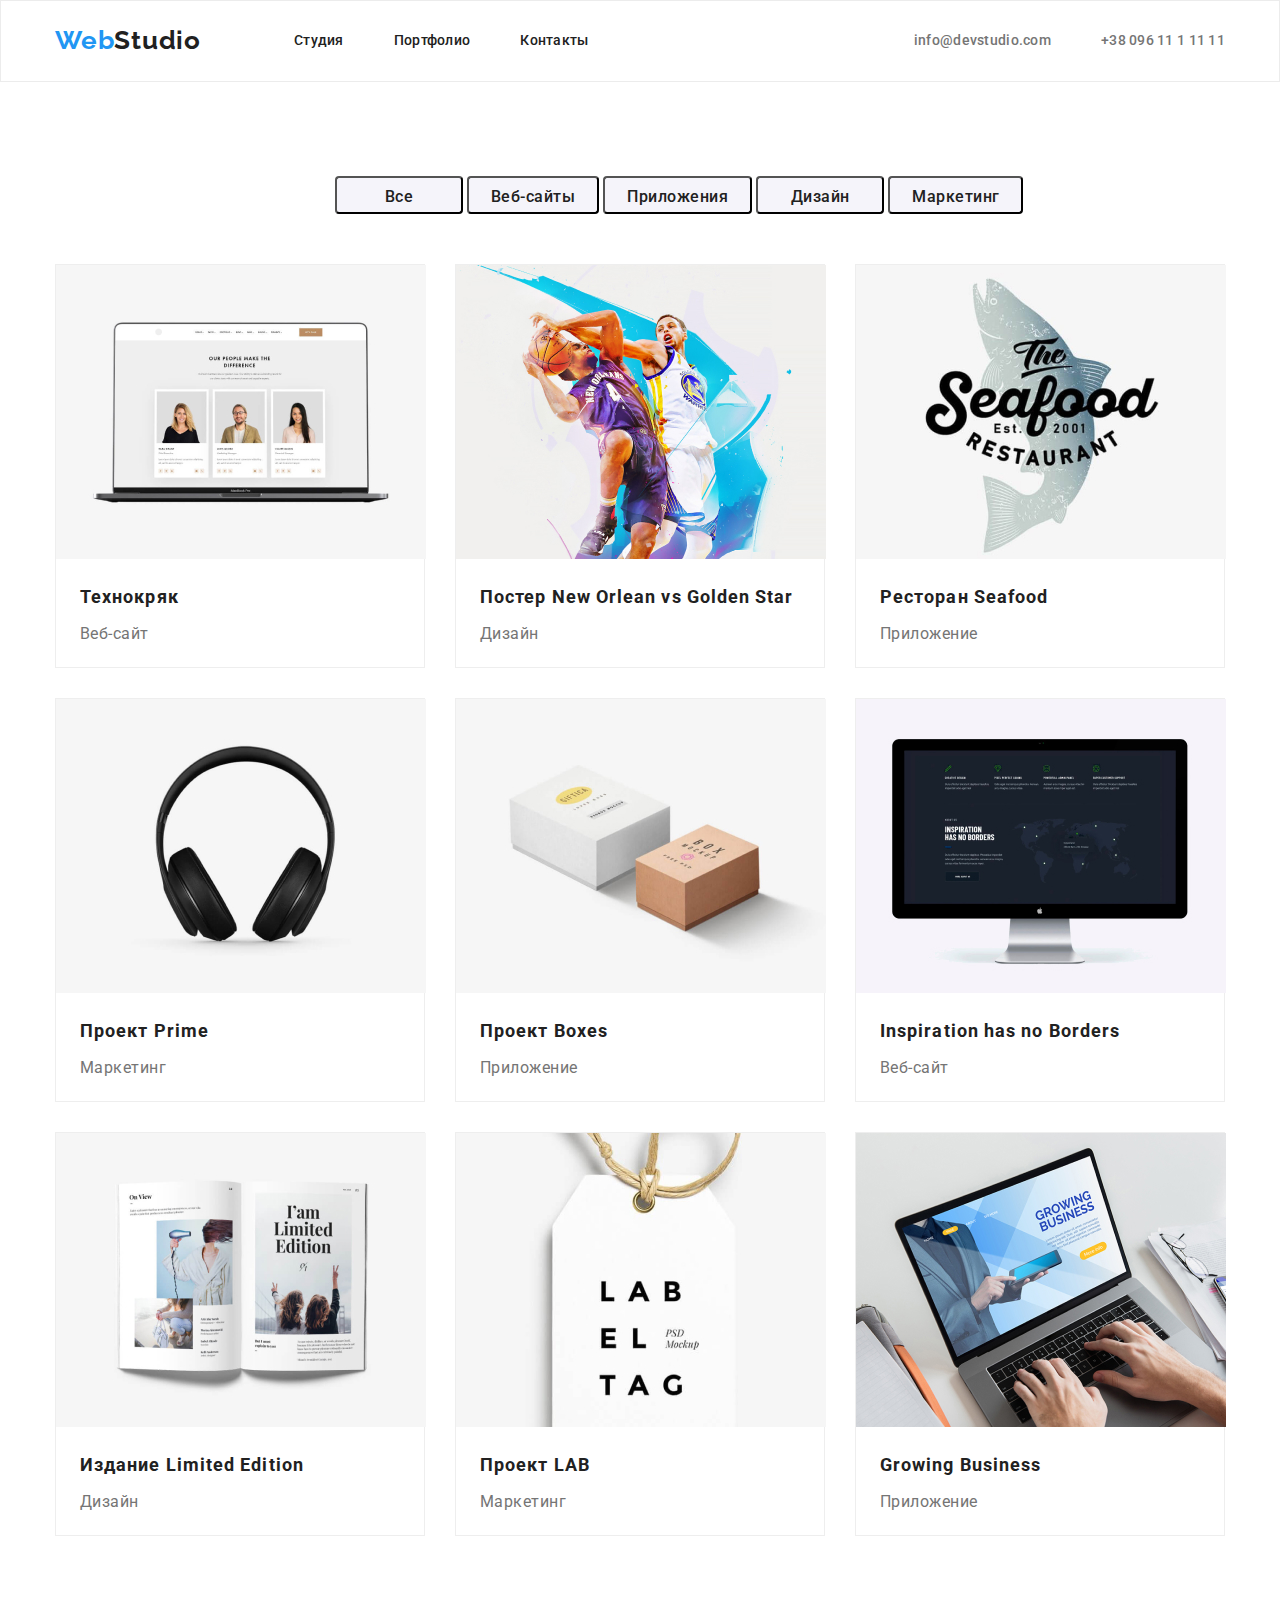
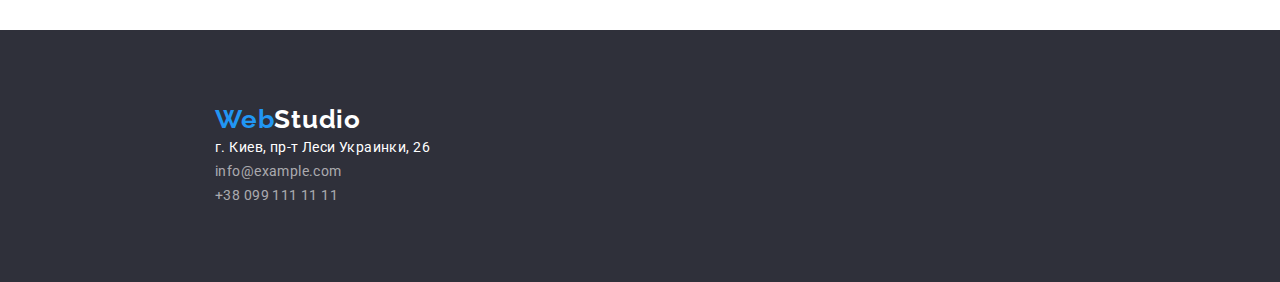
==== portfolio.html @ 879b307a "added third hw" ====
<!DOCTYPE html>
<html lang="en">
<head>
    <meta charset="UTF-8">
    <meta name="viewport" content="width=device-width, initial-scale=1.0">
    <title>Portfolio</title>
    <link rel="stylesheet" href="https://cdnjs.cloudflare.com/ajax/libs/modern-normalize/1.0.0/modern-normalize.min.css">
    <link rel="stylesheet" href="./portfolio.css"/>
    <link rel="preconnect" href="https://fonts.gstatic.com">
    <link href="https://fonts.googleapis.com/css2?family=Raleway:wght@700&family=Roboto:wght@400;500;700;900&display=swap"
        rel="stylesheet">
    
</head>
<body>
        <header class="top-heder">
            <div class="container">
            <nav class="navigation">
                <a class="logo" href="WebStudio"><span class="logo-blue">Web</span><span class="logo-black">Studio</span></a>

                    <ul class="navigation-list">
                    <li class="navigation-list-item">
                        <a class="navigation-list-link" href="./index.html">Студия</a>
                    </li>
                    <li class="navigation-list-item">
                        <a class="navigation-list-link" href="./portfolio.html">Портфолио</a>
                    </li>
                    <li class="navigation-list-item">
                        <a class="navigation-list-link" href="#">Контакты</a>
                    </li>
                </ul>
            </nav>
            <address class="contact">
                <a class="contact-email" href="mailto:info@devstudio.com">info@devstudio.com</a>
                <a class="contact-tel" href="tel:+380961111111">+38 096 11 1 11 11</a>
            </address>
            </div>
        </header>
        <!--main-section-->
    <main>
        <div class="container">
            <div class="modal-list">
        <section class="main-section">
                <button class="modal-btn" type="button">Все</button>
                <button class="modal-btn" type="button">Веб-сайты</button>
                <button class="modal-btn" type="button">Приложения</button>
                <button class="modal-btn" type="button">Дизайн</button>
                <button class="modal-btn" type="button">Маркетинг</button>
    
        </section>
        <div class="white-section">
        <section class="list">
            <ul class="list-pictures">
                <li class="list-pictures-item">
                    <img src="./images/img-8.jpg" alt="три человека" width="370" height="294">
                    <h1 class="caption">Технокряк</h1>
                    <p class="subtitle">Веб-сайт</p>
                </li>
                <li class="list-pictures-item">
                    <img src="./images/img (9).jpg" alt="баскетбол" width="370" height="294">
                    <h1 class="caption">Постер New Orlean vs Golden Star</h1>
                    <p class="subtitle">Дизайн</p>

                </li>
                <li class="list-pictures-item">
                    <img src="./images/img (10).jpg" alt="логотип ресторана" width="370" height="294">
                    <h1 class="caption">Ресторан Seafood</h1>
                    <p class="subtitle">Приложение</p>
                </li>
                <li class="list-pictures-item">
                    <img src="./images/img (11).jpg" alt="наушники" width="370" height="294">
                    <h1 class="caption">Проект Prime</h1>
                    <p class="subtitle">Маркетинг</p>
                </li>
                <li class="list-pictures-item">
                    <img src="./images/img (12).jpg" alt="контейнера" width="370" height="294">
                    <h1 class="caption">Проект Boxes</h1>
                    <p class="subtitle">Приложение</p>
                </li>
                <li class="list-pictures-item">
                    <img src="./images/img (13).jpg" alt="пк" width="370" height="294">
                    <h1 class="caption">Inspiration has no Borders</h1>
                    <p class="subtitle">Веб-сайт</p>
                </li>
                <li class="list-pictures-item">
                    <img src="./images/img (14).jpg" alt="книга" width="370" height="294">
                    <h1 class="caption">Издание Limited Edition</h1>
                    <p class="subtitle">Дизайн</p>
                </li>
                <li class="list-pictures-item" >
                    <img src="./images/img (15).jpg" alt="проект lab" width="370" height="294">
                    <h1 class="caption">Проект LAB</h1>
                    <p class="subtitle">Маркетинг</p>
                </li>
                <li class="list-pictures-item">
                    <img src="./images/img (16).jpg" alt="Growing Business" width="370" height="294">
                    <h1 class="caption">Growing Business</h1>
                    <p class="subtitle">Приложение</p>
                </li>
            </ul>
        </div>
        </div>
        </section>
    </div>
    </main>
    <!--contacts-->
<footer class="contacts">
    <div class="container">
        <address class="contact">
            <ul class="navigation-list-footer">
                <li class="navigation-list-item">
                    <a class="logo" href="WebStudio"><span class="logo-blue">Web</span><span
                            class="logo-white">Studio</span></a>
                </li>
                <li class="navigation-list-item">
                    <a class="contact-adress" href="https://googl/maps/p9azrNyudhK6fdbVA" target="_blank">г. Киев, пр-т
                        Леси Украинки, 26</a>
                </li>
                <li class="navigation-list-item">
                    <a class="contact-email-footer" href="mailto:info@example.com">info@example.com</a>
                </li>
                <li class="navigation-list-item">
                    <a class="contact-tel-footer" href="tel:+380991111111">+38 099 111 11 11</a>
                </li>
            </ul>

        </address>
    </div>
</footer>
</body>
</html>
---- portfolio.css ----
/*==========header=========*/
.top-heder {
  padding-top: 24px;
  padding-bottom: 25px;
  border: 1px solid #ececec;
}
.top-heder .container {
  display: flex;
  align-items: center;
}
.navigation {
  display: flex;
  align-items: center;
}
.navigation-list {
  display: flex;
  align-items: center;
}
.contact {
  display: flex;
  align-items: center;
}
.top-heder .logo {
  display: flex;
  align-items: center;
  margin-right: 93px;
}

.logo {
  font-family: var(--secondary-font);
  font-style: normal;
  font: weight 700;
  font-size: 26px;
  line-height: 1.192;
  letter-spacing: 0.03em;

  color: #2196f3;
}
.logo-blue {
  font-family: var(--secondary-font);
  font-style: normal;
  font-weight: 700;
  font-size: 26px;
  line-height: 1.192;
  letter-spacing: 0.03em;

  color: #2196f3;
}
.logo-black {
  font-family: var(--secondary-font);
  font-style: normal;
  font-weight: 700;
  font-size: 26px;
  line-height: 1.192;
  letter-spacing: 0.03em;

  color: #212121;
}
.logo-white {
  font-family: var(--secondary-font);
  font-style: normal;
  font-weight: 700;
  font-size: 26px;
  line-height: 1.192;
  letter-spacing: 0.03em;

  color: var(--accent-color-logo);
}
a {
  text-decoration: none;
}
:root {
  --main-font: "Roboto", sans-serif;
  --secondary-font: "Raleway", sans-serif;
  --accent-color: #2196f3;
  --accent-color-logo: #ffffff;
}
body {
  font-family: var(--main-font);
  font-style: normal;
}
*,
*::before,
*::after {
  margin: 0;
  padding: 0;
}
img {
  display: block;
}
body {
  font-family: var(--main-font);
  font-style: normal;
}

.top-heder .contact {
  margin-left: auto;
}
.navigation-list-item:not(:last-child) {
  margin-right: 50px;
}

.navigation-list-link {
  font-weight: 500;
  font-size: 14px;
  line-height: 1.143;
  letter-spacing: 0.02em;

  color: #212121;
}
.top-heder .contact {
  margin-left: auto;
}
.contact-email {
  font-weight: 500;
  font-size: 14px;
  line-height: 1.143;
  letter-spacing: 0.02em;
  color: #757575;
  margin-right: 50px;
}
.contact-tel {
  font-weight: 500;
  font-size: 14px;
  line-height: 1.143;
  letter-spacing: 0.02em;
  color: #757575;
}
.contact {
  font-style: normal;
}
.navigation-list-link:hover,
.navigation-list-link:focus {
  color: var(--accent-color);
}
.contact-email:hover,
.contact-email:focus {
  color: var(--accent-color);
}
.contact-tel:hover,
.contact-tel:focus {
  color: var(--accent-color);
}
li {
  list-style-type: none;
}
.container {
  width: 1170px;
  margin: 0 auto;
}

/*==========end-header=========*/
/*============main-section===============*/
.main .container {
  display: flex;
  align-items: center;
}
.modal-btn {
  font-style: normal;
}
.modal-btn {
  font-weight: 500;
  font-size: 16px;
  line-height: 1.625;

  text-align: center;
  letter-spacing: 0.03em;
}
.modal-btn:hover,
.modal-btn:focus {
  color: var(--accent-color-logo);
  background: var(--accent-color);
}

.modal-btn .list {
  font-style: normal;
}
.list-pictures-item {
  width: 370px;
  height: 404px;

  background: #ffffff;
  border: 1px solid #eeeeee;
  box-sizing: border-box;
}

.subtitle {
  font: weight 400;
  font-size: 16px;
  line-height: 1.875;
  letter-spacing: 0.03em;

  color: #757575;
}
.caption {
  font: weight 700;
  font-size: 18px;
  line-height: 2;
  letter-spacing: 0.06em;

  color: #212121;
}
li {
  list-style-type: none;
}

.modal-btn {
  min-width: 128px;
  height: 38px;
  left: 576px;
  top: 174px;
  font-family: "Roboto", sans-serif;
  font-style: normal;
  font-weight: 500;
  font-size: 16px;
  line-height: 1.625;
  cursor: pointer;
  text-align: center;
  letter-spacing: 0.03em;

  color: #212121;

  background: #f5f4fa;
  border-radius: 4px;
  padding-left: 22px;
  padding-right: 22px;
  padding-bottom: 6px;
  padding-top: 6px;
}
/*.modal-btn {
  margin-left: 125px;
  margin-right: 8px;}*/

.list-pictures {
  display: flex;
  flex-wrap: wrap;
  margin-top: 50px;
}

.list-pictures-item:not(:nth-child(3n)) {
  margin-right: 30px;
  margin-bottom: 30px;
}

.modal-list {
  height: 1360px;
  width: 1170px;
  left: 215px;
  border-radius: [object Object]px;

  margin-top: 94px;
  margin-bottom: 94px;
}
.main-section {
  margin-left: 280px;
}
.caption {
  margin-top: 20px;
  margin-left: 24px;
}
.subtitle {
  margin-top: 4px;
  margin-left: 24px;
}
/*============end-main-section===============*/

/*========contacts========*/
.contacts .container {
  display: flex;
  background: #2f303a;
  height: 252px;
  width: 1600px;
  left: 0px;
  top: 2097px;
}
.navigation-list-footer {
  display: flex;
  flex-direction: column;
  margin-left: 215px;
}
.contacts .logo {
  margin-top: 60px;
}
.navigation-list-item {
  font: weight 400;
  font-size: 14px;
  line-height: 1.714;
  letter-spacing: 0.03em;

  color: #ffffff;
}
.navigation-list-item .contact-adress {
  font-family: "Roboto", sans-serif;
  font-style: normal;
  font-weight: normal;
  font-size: 14px;
  line-height: 1.714;
  letter-spacing: 0.03em;
  color: #ffffff;
  margin-top: 20px;
}

.contact-email-footer {
  font-family: "Roboto", sans-serif;
  font-style: normal;
  font-weight: normal;
  font-size: 14px;
  line-height: 1.174;
  letter-spacing: 0.03em;
  color: rgba(255, 255, 255, 0.6);
  margin-top: 9px;
}
.contact-tel-footer {
  font: weight 400;
  font-size: 14px;
  line-height: 1.714;
  letter-spacing: 0.03em;

  color: rgba(255, 255, 255, 0.6);
  margin-top: 9px;
}
/*===========end-contacts=======*/
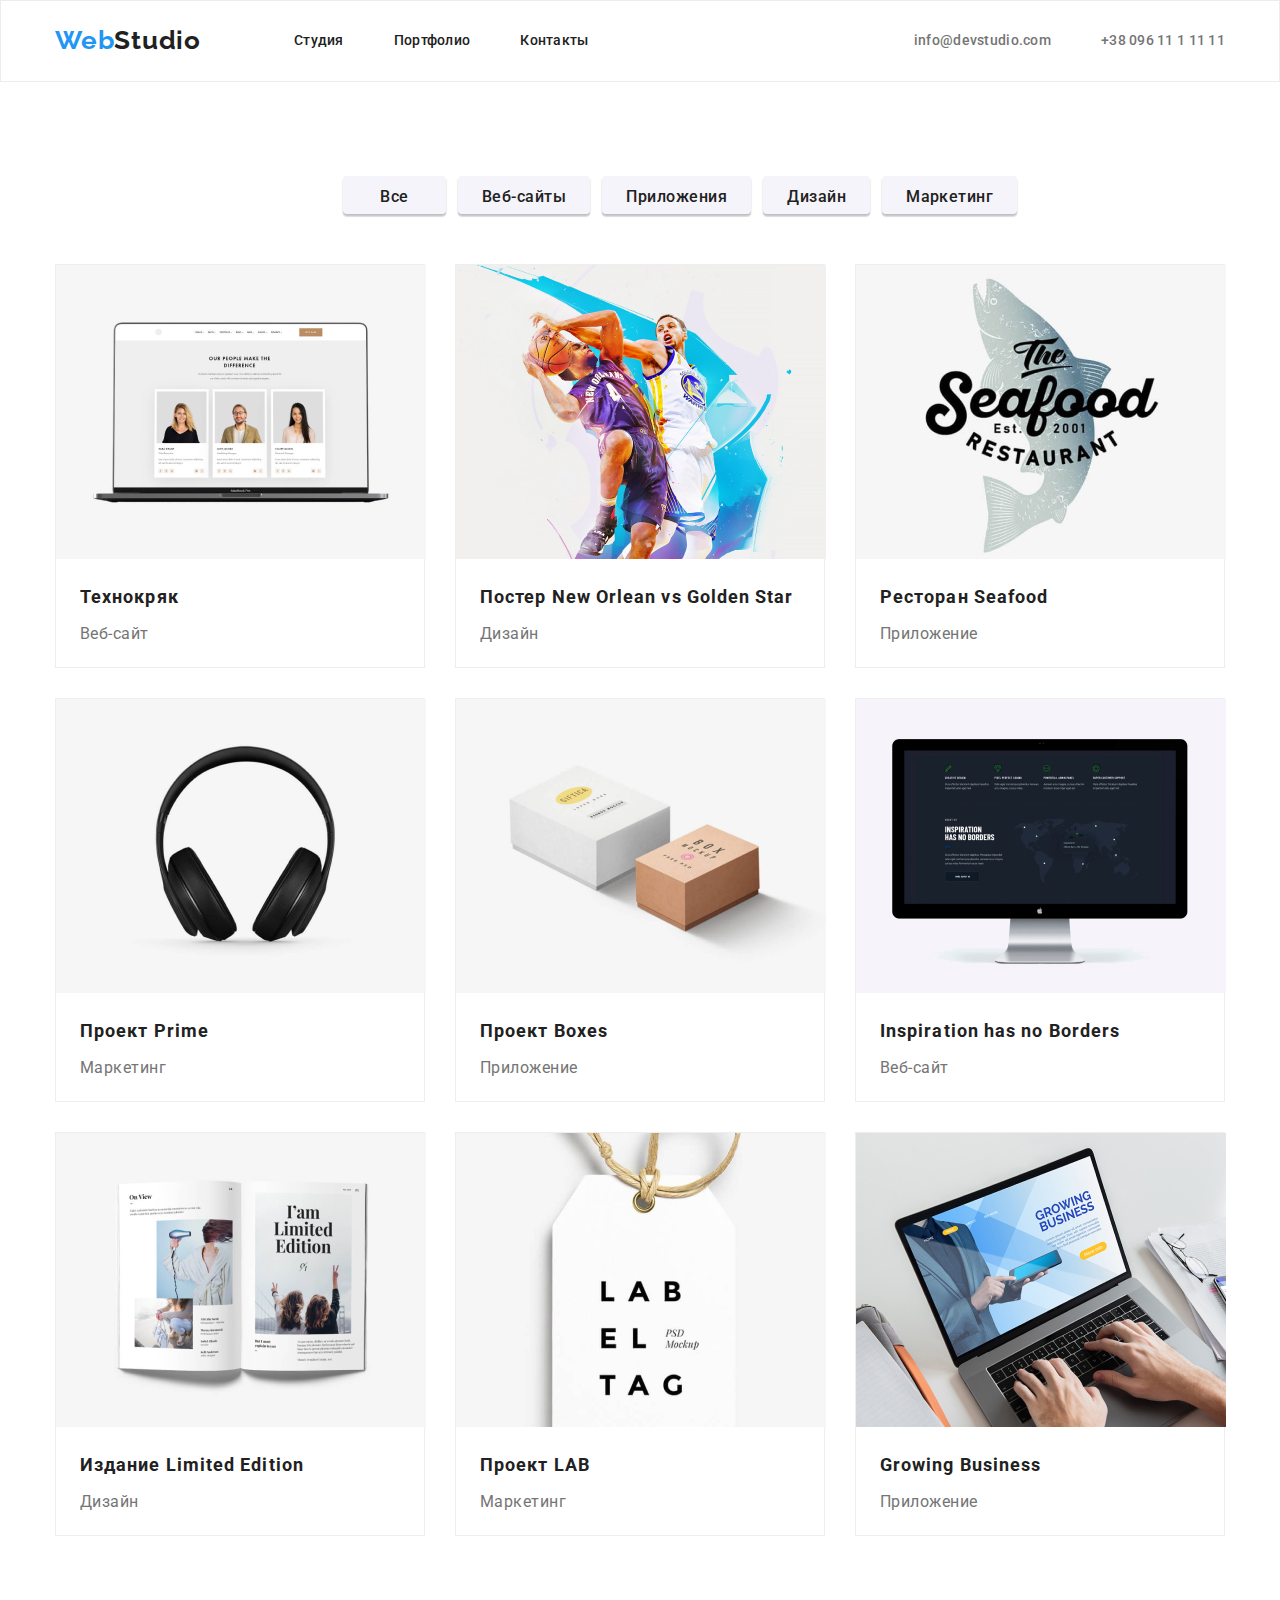
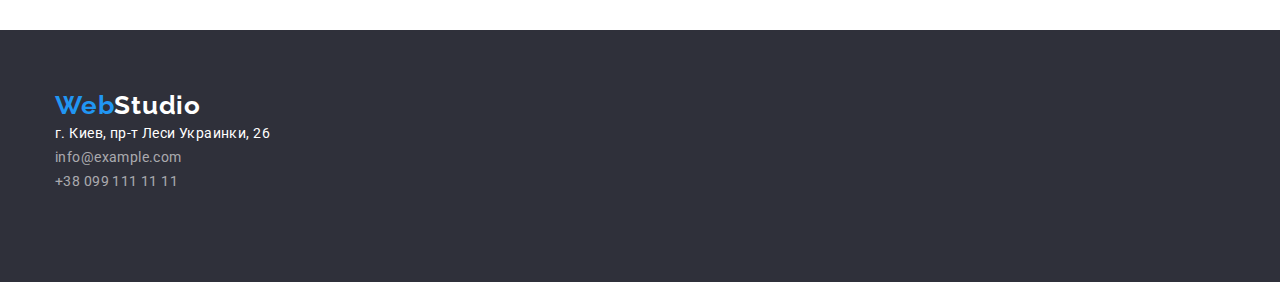
==== commit 032a12fc: "откорегирно масштабы" ====
--- a/portfolio.html
+++ b/portfolio.html
@@ -40,11 +40,11 @@
         <div class="container">
             <div class="modal-list">
         <section class="main-section">
-                <button class="modal-btn" type="button">Все</button>
-                <button class="modal-btn" type="button">Веб-сайты</button>
-                <button class="modal-btn" type="button">Приложения</button>
-                <button class="modal-btn" type="button">Дизайн</button>
-                <button class="modal-btn" type="button">Маркетинг</button>
+                <button class="modal-btn-second" type="button">Все</button>
+                <button class="modal-btn-second" type="button">Веб-сайты</button>
+                <button class="modal-btn-second" type="button">Приложения</button>
+                <button class="modal-btn-second" type="button">Дизайн</button>
+                <button class="modal-btn-second" type="button">Маркетинг</button>
     
         </section>
         <div class="white-section">
--- a/portfolio.css
+++ b/portfolio.css
@@ -155,24 +155,16 @@
   display: flex;
   align-items: center;
 }
-.modal-btn {
-  font-style: normal;
-}
-.modal-btn {
-  font-weight: 500;
-  font-size: 16px;
-  line-height: 1.625;
-
-  text-align: center;
-  letter-spacing: 0.03em;
-}
-.modal-btn:hover,
-.modal-btn:focus {
-  color: var(--accent-color-logo);
-  background: var(--accent-color);
-}
-
-.modal-btn .list {
+.modal-btn-second {
+  font-style: normal;
+}
+.modal-btn-second:hover,
+.modal-btn-second:focus {
+  color: #ffffff;
+  background: #2196f3;
+}
+
+.modal-btn-second .list {
   font-style: normal;
 }
 .list-pictures-item {
@@ -204,10 +196,9 @@
   list-style-type: none;
 }
 
-.modal-btn {
-  min-width: 128px;
+.modal-btn-second {
+  min-width: 103px;
   height: 38px;
-  left: 576px;
   top: 174px;
   font-family: "Roboto", sans-serif;
   font-style: normal;
@@ -217,19 +208,19 @@
   cursor: pointer;
   text-align: center;
   letter-spacing: 0.03em;
-
   color: #212121;
-
   background: #f5f4fa;
+  box-shadow: 0px 3px 1px rgba(0, 0, 0, 0.1), 0px 1px 2px rgba(0, 0, 0, 0.08),
+    0px 2px 2px rgba(0, 0, 0, 0.12);
+
   border-radius: 4px;
   padding-left: 22px;
   padding-right: 22px;
   padding-bottom: 6px;
   padding-top: 6px;
-}
-/*.modal-btn {
-  margin-left: 125px;
-  margin-right: 8px;}*/
+  border-color: transparent;
+  margin-left: 8px;
+}
 
 .list-pictures {
   display: flex;
@@ -265,18 +256,18 @@
 /*============end-main-section===============*/
 
 /*========contacts========*/
-.contacts .container {
+.contacts {
   display: flex;
   background: #2f303a;
   height: 252px;
-  width: 1600px;
+  width: 100%;
   left: 0px;
   top: 2097px;
 }
 .navigation-list-footer {
   display: flex;
   flex-direction: column;
-  margin-left: 215px;
+  margin-top: 60px;
 }
 .contacts .logo {
   margin-top: 60px;
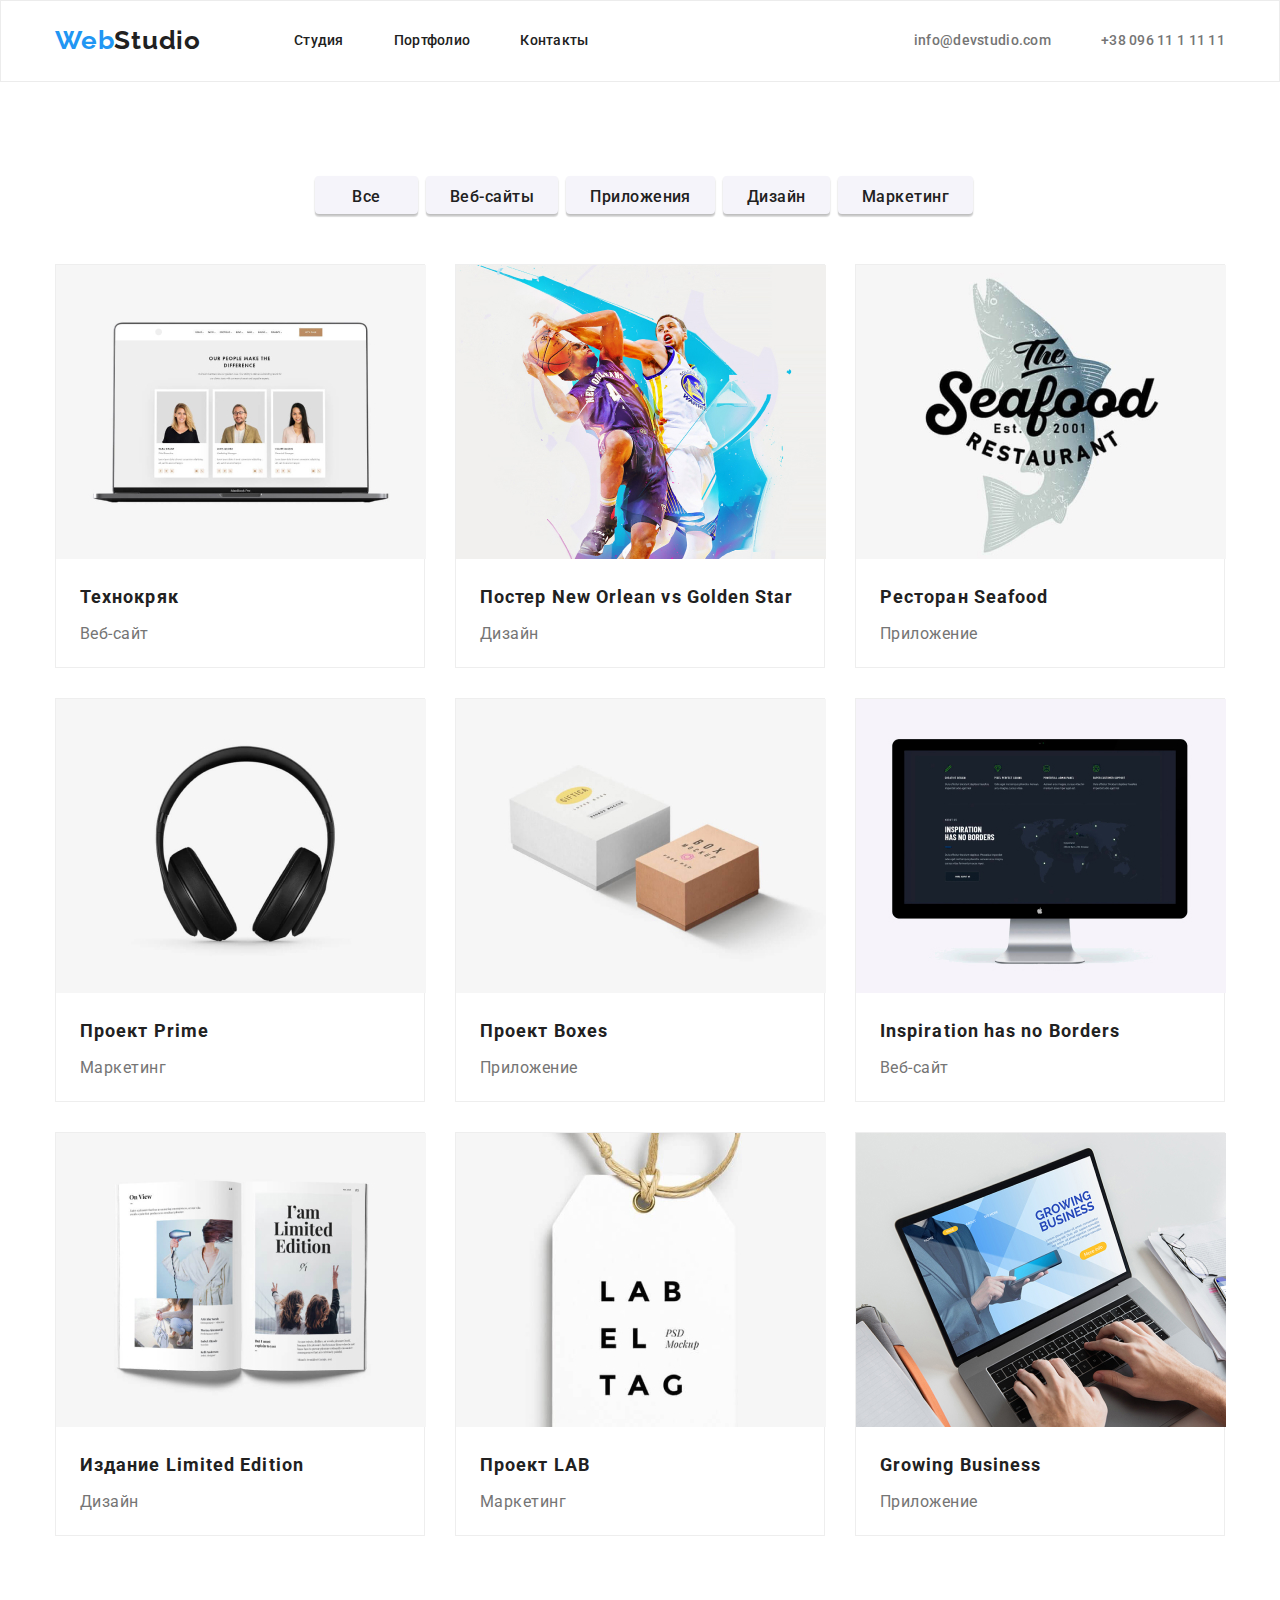
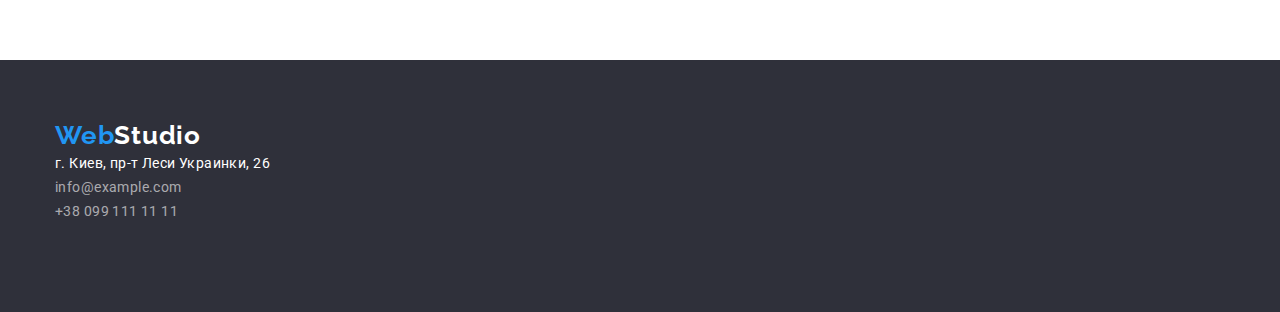
==== commit 24145081: "last variant hw_3" ====
--- a/portfolio.html
+++ b/portfolio.html
@@ -36,19 +36,18 @@
             </div>
         </header>
         <!--main-section-->
-    <main>
+    <section class="main-section">
         <div class="container">
             <div class="modal-list">
-        <section class="main-section">
                 <button class="modal-btn-second" type="button">Все</button>
                 <button class="modal-btn-second" type="button">Веб-сайты</button>
                 <button class="modal-btn-second" type="button">Приложения</button>
                 <button class="modal-btn-second" type="button">Дизайн</button>
                 <button class="modal-btn-second" type="button">Маркетинг</button>
+            </div>
+        
+        <div class="white-section">
     
-        </section>
-        <div class="white-section">
-        <section class="list">
             <ul class="list-pictures">
                 <li class="list-pictures-item">
                     <img src="./images/img-8.jpg" alt="три человека" width="370" height="294">
@@ -98,10 +97,8 @@
                 </li>
             </ul>
         </div>
-        </div>
-        </section>
     </div>
-    </main>
+</section>
     <!--contacts-->
 <footer class="contacts">
     <div class="container">
--- a/portfolio.css
+++ b/portfolio.css
@@ -1,25 +1,31 @@
 /*==========header=========*/
+
 .top-heder {
   padding-top: 24px;
   padding-bottom: 25px;
   border: 1px solid #ececec;
 }
+
 .top-heder .container {
   display: flex;
   align-items: center;
 }
+
 .navigation {
   display: flex;
   align-items: center;
 }
+
 .navigation-list {
   display: flex;
   align-items: center;
 }
+
 .contact {
   display: flex;
   align-items: center;
 }
+
 .top-heder .logo {
   display: flex;
   align-items: center;
@@ -33,9 +39,9 @@
   font-size: 26px;
   line-height: 1.192;
   letter-spacing: 0.03em;
-
   color: #2196f3;
 }
+
 .logo-blue {
   font-family: var(--secondary-font);
   font-style: normal;
@@ -43,9 +49,9 @@
   font-size: 26px;
   line-height: 1.192;
   letter-spacing: 0.03em;
-
   color: #2196f3;
 }
+
 .logo-black {
   font-family: var(--secondary-font);
   font-style: normal;
@@ -53,9 +59,9 @@
   font-size: 26px;
   line-height: 1.192;
   letter-spacing: 0.03em;
-
   color: #212121;
 }
+
 .logo-white {
   font-family: var(--secondary-font);
   font-style: normal;
@@ -63,31 +69,34 @@
   font-size: 26px;
   line-height: 1.192;
   letter-spacing: 0.03em;
-
   color: var(--accent-color-logo);
 }
+
 a {
   text-decoration: none;
 }
+
 :root {
   --main-font: "Roboto", sans-serif;
   --secondary-font: "Raleway", sans-serif;
   --accent-color: #2196f3;
   --accent-color-logo: #ffffff;
 }
+
 body {
   font-family: var(--main-font);
   font-style: normal;
 }
-*,
-*::before,
-*::after {
+
+*, *::before, *::after {
   margin: 0;
   padding: 0;
 }
+
 img {
   display: block;
 }
+
 body {
   font-family: var(--main-font);
   font-style: normal;
@@ -96,6 +105,7 @@
 .top-heder .contact {
   margin-left: auto;
 }
+
 .navigation-list-item:not(:last-child) {
   margin-right: 50px;
 }
@@ -105,12 +115,13 @@
   font-size: 14px;
   line-height: 1.143;
   letter-spacing: 0.02em;
-
   color: #212121;
 }
+
 .top-heder .contact {
   margin-left: auto;
 }
+
 .contact-email {
   font-weight: 500;
   font-size: 14px;
@@ -119,6 +130,7 @@
   color: #757575;
   margin-right: 50px;
 }
+
 .contact-tel {
   font-weight: 500;
   font-size: 14px;
@@ -126,40 +138,47 @@
   letter-spacing: 0.02em;
   color: #757575;
 }
+
 .contact {
   font-style: normal;
 }
-.navigation-list-link:hover,
-.navigation-list-link:focus {
+
+.navigation-list-link:hover, .navigation-list-link:focus {
   color: var(--accent-color);
 }
-.contact-email:hover,
-.contact-email:focus {
+
+.contact-email:hover, .contact-email:focus {
   color: var(--accent-color);
 }
-.contact-tel:hover,
-.contact-tel:focus {
+
+.contact-tel:hover, .contact-tel:focus {
   color: var(--accent-color);
 }
+
 li {
   list-style-type: none;
 }
+
 .container {
   width: 1170px;
   margin: 0 auto;
 }
 
 /*==========end-header=========*/
+
 /*============main-section===============*/
-.main .container {
-  display: flex;
-  align-items: center;
-}
+
+.main-section {
+  display: flex;
+  padding-top: 94px;
+  padding-bottom: 94px;
+}
+
 .modal-btn-second {
   font-style: normal;
 }
-.modal-btn-second:hover,
-.modal-btn-second:focus {
+
+.modal-btn-second:hover, .modal-btn-second:focus {
   color: #ffffff;
   background: #2196f3;
 }
@@ -167,10 +186,10 @@
 .modal-btn-second .list {
   font-style: normal;
 }
+
 .list-pictures-item {
   width: 370px;
   height: 404px;
-
   background: #ffffff;
   border: 1px solid #eeeeee;
   box-sizing: border-box;
@@ -181,17 +200,17 @@
   font-size: 16px;
   line-height: 1.875;
   letter-spacing: 0.03em;
-
   color: #757575;
 }
+
 .caption {
   font: weight 700;
   font-size: 18px;
   line-height: 2;
   letter-spacing: 0.06em;
-
   color: #212121;
 }
+
 li {
   list-style-type: none;
 }
@@ -208,11 +227,9 @@
   cursor: pointer;
   text-align: center;
   letter-spacing: 0.03em;
-  color: #212121;
+  color: hsl(0, 0%, 13%);
   background: #f5f4fa;
-  box-shadow: 0px 3px 1px rgba(0, 0, 0, 0.1), 0px 1px 2px rgba(0, 0, 0, 0.08),
-    0px 2px 2px rgba(0, 0, 0, 0.12);
-
+  box-shadow: 0px 3px 1px rgba(0, 0, 0, 0.1), 0px 1px 2px rgba(0, 0, 0, 0.08), 0px 2px 2px rgba(0, 0, 0, 0.12);
   border-radius: 4px;
   padding-left: 22px;
   padding-right: 22px;
@@ -222,10 +239,18 @@
   margin-left: 8px;
 }
 
+.white-section {
+  margin-top: 50px;
+}
+
 .list-pictures {
   display: flex;
   flex-wrap: wrap;
-  margin-top: 50px;
+}
+
+.list-pictures-item {
+  padding-right: 24px;
+  padding-bottom: 20px;
 }
 
 .list-pictures-item:not(:nth-child(3n)) {
@@ -234,28 +259,25 @@
 }
 
 .modal-list {
-  height: 1360px;
-  width: 1170px;
-  left: 215px;
+  display: flex;
+  justify-content: center;
   border-radius: [object Object]px;
-
-  margin-top: 94px;
-  margin-bottom: 94px;
-}
-.main-section {
-  margin-left: 280px;
-}
+}
+
 .caption {
   margin-top: 20px;
   margin-left: 24px;
 }
+
 .subtitle {
   margin-top: 4px;
   margin-left: 24px;
 }
+
 /*============end-main-section===============*/
 
 /*========contacts========*/
+
 .contacts {
   display: flex;
   background: #2f303a;
@@ -264,22 +286,37 @@
   left: 0px;
   top: 2097px;
 }
+
 .navigation-list-footer {
   display: flex;
   flex-direction: column;
   margin-top: 60px;
 }
-.contacts .logo {
+
+/*.contacts .logo {
   margin-top: 60px;
-}
+
+}*/
+
+.contact .logo {
+  margin-bottom: 20px;
+}
+
+.contact .contact-adress {
+  margin-bottom: 9px;
+}
+
+.contact .contact-email-footer {
+  margin-bottom: 9px;
+}
+
 .navigation-list-item {
-  font: weight 400;
   font-size: 14px;
   line-height: 1.714;
   letter-spacing: 0.03em;
-
   color: #ffffff;
 }
+
 .navigation-list-item .contact-adress {
   font-family: "Roboto", sans-serif;
   font-style: normal;
@@ -299,15 +336,11 @@
   line-height: 1.174;
   letter-spacing: 0.03em;
   color: rgba(255, 255, 255, 0.6);
-  margin-top: 9px;
-}
+}
+
 .contact-tel-footer {
-  font: weight 400;
   font-size: 14px;
   line-height: 1.714;
   letter-spacing: 0.03em;
-
   color: rgba(255, 255, 255, 0.6);
-  margin-top: 9px;
-}
-/*===========end-contacts=======*/
+  /*===========end-contacts=======*/